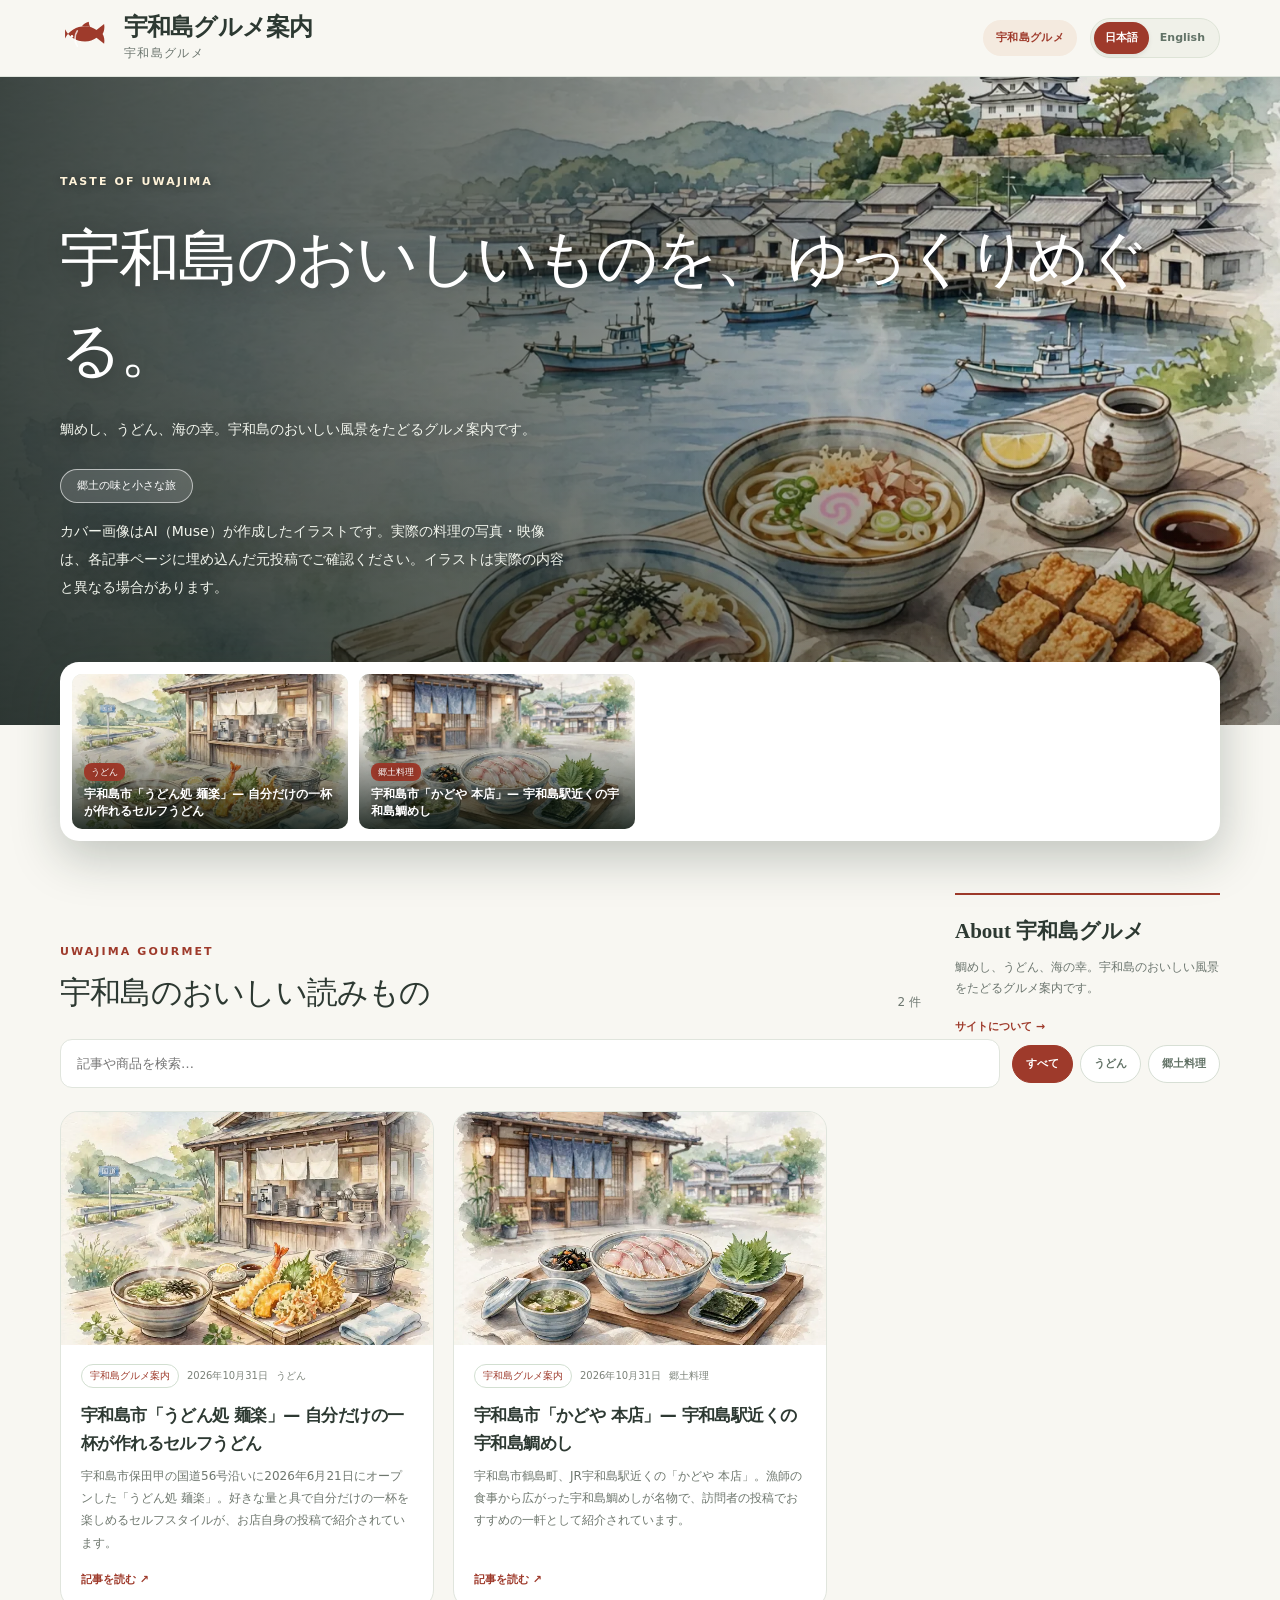
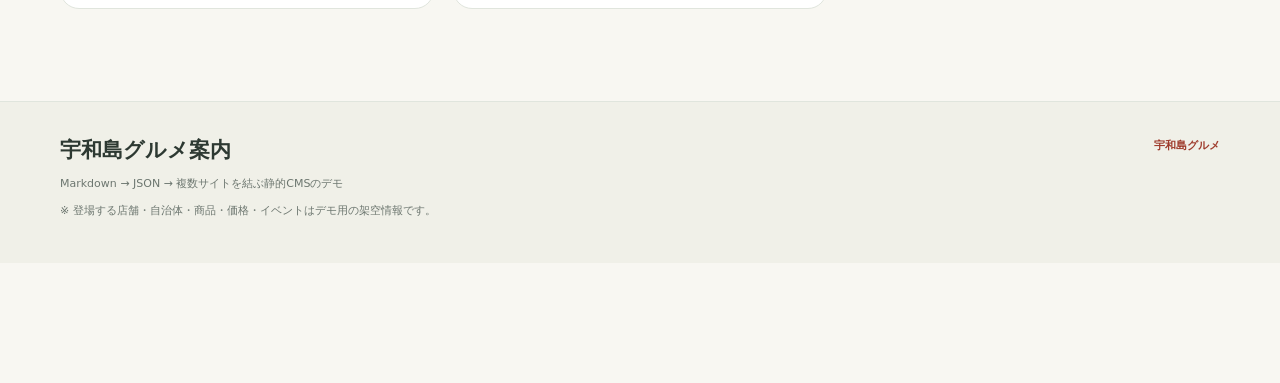
==== docs/index.html @ 1f4f0f93 "Initial Uwajima gourmet site with 2 articles" ====
<!doctype html><html lang="ja"><head><meta charset="utf-8"><meta name="viewport" content="width=device-width,initial-scale=1"><meta name="description" content="Markdownから生成した静的JSONサイト"><meta http-equiv="Content-Security-Policy" content="default-src 'self'; script-src 'self' https://www.instagram.com https://www.threads.net https://www.threads.com; frame-src https://www.instagram.com https://www.threads.net https://www.threads.com; style-src 'self' 'unsafe-hashes' 'sha256-xK+TcQ9StFcaVVSroz1BgC50XqBvx1GcKyflF9XE4A0=' 'sha256-l6khRnjaVBZm7Z9S5+A/4ZrRnU7hBbTAGeVNTXpAbwU='; img-src 'self' data:; connect-src 'self'; object-src 'none'; base-uri 'self'; form-action 'none'"><title>宇和島グルメ案内</title><link rel="stylesheet" href="assets/style.css"></head><body><div id="app" data-default="uwajima" data-root="./" data-mode="site" data-site-id="uwajima" data-portal-url=""><p class="loading">読み込み中…</p></div><noscript>JavaScriptを有効にしてください。</noscript><script src="assets/app.js" defer></script></body></html>
---- docs/assets/style.css ----
:root{--bg:#f8f7f2;--ink:#2d3932;--muted:#6c766f;--line:#e0e5dd;--accent:#416851;--accentsoft:#edf3eb;--paper:#fff;--round:19px;--shadow:0 18px 48px rgba(37,57,42,.075)}*{box-sizing:border-box}html{scroll-behavior:smooth}body{margin:0;background:var(--bg);color:var(--ink);font:15px/1.8 -apple-system,BlinkMacSystemFont,'Noto Sans JP','Hiragino Kaku Gothic ProN',system-ui,sans-serif}button,input{font:inherit}button{cursor:pointer}a{color:inherit;text-decoration:none}a:hover{color:var(--accent)}img{max-width:100%}h1,h2,h3,p{margin-top:0}[hidden]{display:none!important}.container{width:min(1160px,calc(100% - 48px));margin:auto}.topbar{position:sticky;top:0;z-index:5;background:rgba(248,247,242,.97);backdrop-filter:blur(13px);border-bottom:1px solid var(--line)}.topline{display:flex;gap:18px;align-items:center;justify-content:space-between;min-height:76px}.brand{display:flex;align-items:center;gap:12px;min-width:0}.brandicon{width:42px;height:42px;display:grid;place-items:center;border-radius:13px;background:var(--accent);color:white;font:26px Georgia,serif}.brandname{display:block;font-family:Georgia,'Noto Serif JP',serif;font-size:24px;font-weight:700;line-height:1.1;letter-spacing:-.035em}.brandsub{display:block;font-size:12px;color:var(--muted);letter-spacing:.11em;line-height:1.4;margin-top:5px}.links{display:flex;align-items:center;gap:6px;flex-wrap:wrap;justify-content:flex-end}.links a{font-size:11px;font-weight:700;letter-spacing:.025em;border-radius:100px;padding:8px 13px;white-space:nowrap}.links a.selected{background:var(--accentsoft);color:var(--accent)}.cartbadge{display:inline-block;background:var(--accent);color:white;border-radius:15px;font-size:9px;min-width:17px;text-align:center;padding:0 4px}.mobilehint{display:none}.hero{background:linear-gradient(115deg,#e3eade,#f2dfc7);position:relative;overflow:hidden}.hero:before{content:"";position:absolute;width:370px;height:370px;border-radius:100%;right:-55px;top:-160px;background:rgba(255,255,255,.28)}.hero:after{content:"✳";position:absolute;right:10%;bottom:-150px;font:350px Georgia,serif;line-height:1;color:rgba(74,110,81,.09);transform:rotate(-16deg)}.hero.town{background:linear-gradient(110deg,#d9ebec,#eaf1e2)}.hero.town:after{content:"⌂";color:rgba(66,106,118,.09)}.hero.fruit{background:linear-gradient(110deg,#f6e6d2,#f7e0d9)}.hero.fruit:after{content:"◌";color:rgba(166,95,70,.13)}.heroinner{position:relative;z-index:1;padding:70px 0 77px;max-width:1160px;margin:auto}.kicker{font-size:11px;letter-spacing:.19em;font-weight:800;color:var(--accent)}.hero h1{font:500 clamp(35px,5vw,61px)/1.5 Georgia,'Noto Serif JP',serif;letter-spacing:-.035em;margin:19px 0;color:#263c31;white-space:pre-line}.hero p{font-size:14px;max-width:565px;color:#5c6a60;line-height:2}.hero .subpill{display:inline-flex;border:1px solid color-mix(in srgb,var(--accent) 35%,transparent);border-radius:100px;color:var(--accent);font-size:11px;padding:6px 16px;margin-top:12px;background:rgba(255,255,255,.28)}.section{padding:52px 0}.sectiontitle{display:flex;justify-content:space-between;align-items:end;margin-bottom:25px;gap:16px}.sectiontitle h2{font:500 31px/1.35 Georgia,'Noto Serif JP',serif;letter-spacing:-.025em;margin:8px 0 0}.sectiontitle .caption{font-size:12px;color:var(--muted);margin:0}.siteintro{display:grid;grid-template-columns:repeat(3,1fr);gap:18px;margin-bottom:50px}.siteitem{border:1px solid var(--line);background:white;border-radius:18px;padding:22px 23px;transition:transform .15s,border-color .15s;display:flex;gap:12px;align-items:start}.siteitem:hover{transform:translateY(-3px);border-color:var(--accent)}.siteemoji{width:45px;height:45px;border-radius:15px;background:var(--accentsoft);display:grid;place-items:center;font-size:23px;flex:none}.siteitem strong{font-size:15px}.siteitem span{display:block;font-size:11px;color:var(--muted);line-height:1.8;margin-top:4px}.tools{display:flex;gap:12px;flex-wrap:wrap;align-items:center;margin-bottom:23px}.search{background:#fff;border:1px solid var(--line);padding:12px 16px;border-radius:12px;min-width:220px;flex:1;font-size:13px;outline-color:var(--accent)}.chips{display:flex;flex-wrap:wrap;gap:7px}.chip{border:1px solid #d7dfd5;color:#617165;padding:8px 13px;background:#fff;border-radius:30px;font-size:11px;font-weight:700}.chip.active{background:var(--accent);color:white;border-color:var(--accent)}.grid{display:grid;grid-template-columns:repeat(3,minmax(0,1fr));gap:19px}.tile{border-radius:var(--round);background:var(--paper);border:1px solid var(--line);overflow:hidden;display:flex;flex-direction:column;transition:transform .18s,border-color .18s,box-shadow .18s}.tile:hover{transform:translateY(-4px);box-shadow:var(--shadow);border-color:#b3c6b6}.tile-image{width:100%;height:auto;display:block;background:#e8e4d8}.tile-content{display:flex;flex-direction:column;flex:1;padding:19px 20px 18px}.tile-meta{display:flex;gap:8px;align-items:center;flex-wrap:wrap;color:#7b8279;font-size:10px}.tag{color:var(--accent);border:1px solid #d2dfd1;border-radius:20px;padding:2px 8px;font-size:10px}.tile h3{font-size:17px;line-height:1.65;margin:13px 0 8px;letter-spacing:-.035em}.tile p{font-size:12px;color:#6e776e;line-height:1.85;margin-bottom:16px}.tile-foot{margin-top:auto;display:flex;gap:10px;justify-content:space-between;align-items:center}.more{color:var(--accent);font-size:11px;font-weight:800}.price{font-size:19px;font-weight:750;color:#a65e42}.price small{font-size:10px;font-weight:400;color:#777}.pillbutton{border:1px solid var(--accent);background:var(--accent);color:white;border-radius:30px;padding:7px 15px;font-size:11px;font-weight:700}.pillbutton.ghost{background:white;color:var(--accent)}.pillbutton:hover{opacity:.85}.introgrid{display:grid;grid-template-columns:1fr 265px;gap:34px}.rightnote{border-top:2px solid var(--accent);padding-top:22px}.rightnote h3{font:600 21px Georgia,serif;margin-bottom:12px}.rightnote p{font-size:12px;color:var(--muted)}.article{display:grid;grid-template-columns:minmax(0,1fr) 260px;gap:34px;align-items:start}.articlehead{padding:44px 0 32px;background:linear-gradient(105deg,var(--accentsoft),#f5eddf)}.articlehead h1{font:500 clamp(29px,4vw,44px)/1.52 Georgia,'Noto Serif JP',serif;margin:12px 0 0;overflow-wrap:anywhere}.paper{border:1px solid var(--line);border-radius:19px;background:#fff;padding:32px;overflow-wrap:anywhere}.articlecover{width:100%;height:auto;border-radius:11px;margin-bottom:26px}.prose{font-size:14px;line-height:2.15}.prose h2{font-size:20px;margin-top:30px;border-left:4px solid var(--accent);padding-left:12px}.prose h3{font-size:17px}.prose img{display:block;margin:22px auto;max-width:100%;height:auto;border-radius:10px}.prose p{margin-bottom:18px}.prose a{color:var(--accent);font-weight:600;text-decoration:underline;text-underline-offset:3px}.prose a:hover{text-decoration-thickness:2px}.prose ul{padding-left:20px}.prose table{width:100%;border-collapse:collapse;margin:4px 0 24px;font-size:13px;line-height:1.75}.prose th,.prose td{border:1px solid var(--line);padding:9px 12px;text-align:left;vertical-align:top}.prose th{background:var(--accentsoft);font-weight:700}.prose tbody tr:nth-child(even){background:#fafaf6}.prose td:first-child{font-weight:600}.prose pre{overflow-x:auto;background:#f4f4ee;border:1px solid var(--line);border-radius:10px;padding:14px 16px;font-size:12.5px;line-height:1.7;margin:4px 0 22px}.prose code{font-family:ui-monospace,SFMono-Regular,Menlo,Consolas,monospace}.backlink{display:inline-flex;margin-top:25px;color:var(--accent);font-weight:800;font-size:12px}.info{padding:17px;background:var(--accentsoft);border-radius:13px;font-size:12px;color:#5f6e62;margin-top:18px}.info.warn{background:#fff4e5;color:#956044;border:1px solid #efd7b9}.cross{margin-top:45px;padding-top:20px;border-top:1px solid var(--line)}.cross h2{font:500 25px Georgia,serif}.crosslinks{display:grid;grid-template-columns:repeat(2,minmax(0,1fr));gap:14px}.crosslink{display:flex;align-items:center;gap:12px;border:1px solid var(--line);padding:9px;background:white;border-radius:12px;min-width:0}.crosslink img{width:78px;height:58px;object-fit:cover;border-radius:7px;flex:none}.crosslink strong{font-size:12px;line-height:1.5;display:block}.crosslink span{font-size:10px;color:var(--muted)}.lead{font:500 18px/1.85 Georgia,serif}.purchase{display:flex;align-items:end;justify-content:space-between;gap:12px;background:#f8f6ef;padding:18px;border-radius:13px;margin-top:25px}.purchase .pillbutton{font-size:13px;padding:12px 18px}.toolbar{display:flex;align-items:center;justify-content:space-between;gap:12px;margin-bottom:24px}.notice{font-size:12px;color:#926148;background:#fff1e7;border:1px solid #eed6c2;border-radius:10px;padding:12px 16px}.cartrow{display:grid;grid-template-columns:90px 1fr auto;align-items:center;gap:17px;border-bottom:1px solid var(--line);padding:19px 0}.cartrow img{width:90px;height:67px;object-fit:cover;border-radius:9px}.cartrow h3{font-size:15px;margin-bottom:4px}.cartrow p{font-size:11px;color:var(--muted);margin:0}.cartctrl{display:flex;align-items:center;gap:9px}.cartctrl button{border:1px solid var(--line);background:#fff;padding:4px 10px;border-radius:8px}.total{display:flex;align-items:center;justify-content:space-between;font-size:20px;font-weight:bold;margin:30px 0}.servicegrid{display:grid;grid-template-columns:repeat(3,minmax(0,1fr));gap:12px;margin:0 0 35px}.service{padding:17px 20px;background:white;border:1px solid var(--line);border-radius:14px;font-size:13px;font-weight:700;color:#466f78;display:flex;align-items:center;gap:10px}.footer{margin-top:40px;border-top:1px solid var(--line);background:#f0f0e8;padding:34px 0}.footerinner{display:flex;align-items:start;justify-content:space-between;gap:24px}.footer strong{font:600 21px Georgia,serif}.footer p{font-size:11px;color:var(--muted);margin:8px 0}.footlinks{display:flex;gap:16px;flex-wrap:wrap}.footlinks a{font-size:11px;font-weight:700;color:var(--accent)}.sisterlinks{align-items:center}.sisterlabel{font-size:11px;font-weight:800;color:var(--muted)}.empty{padding:35px;border:1px dashed #ccd5ca;border-radius:14px;text-align:center;color:var(--muted)}.loading{padding:50px;text-align:center}.sr-only{position:absolute;width:1px;height:1px;overflow:hidden;clip:rect(0,0,0,0)}
@media(max-width:950px){.grid{grid-template-columns:repeat(2,minmax(0,1fr))}.siteintro{grid-template-columns:repeat(2,minmax(0,1fr))}.introgrid,.article{grid-template-columns:1fr}.rightnote{display:none}.links{gap:0}.links a{padding:8px 9px}.heroinner{padding:58px 0}}
@media(max-width:600px){.container{width:calc(100% - 30px)}.topline{min-height:80px;display:block;padding:12px 0}.brand{margin-bottom:8px}.brandicon{width:33px;height:33px;font-size:19px}.brandname{font-size:19px}.brandsub{display:none}.links{justify-content:flex-start;gap:2px}.links a{font-size:10px;padding:5px 8px}.heroinner{padding:38px 0 44px}.hero h1{font-size:35px}.hero p{font-size:12px}.hero:after{font-size:210px;bottom:-85px}.section{padding:36px 0}.siteintro,.grid,.crosslinks,.servicegrid{grid-template-columns:1fr}.sectiontitle h2{font-size:25px}.paper{padding:20px}.articlehead{padding:27px 0}.cartrow{grid-template-columns:65px 1fr}.cartrow img{width:65px;height:58px}.cartctrl{grid-column:2}.purchase{display:block}.purchase button{margin-top:16px}.footerinner{display:block}.footlinks{margin-top:16px}.tile-content{padding:16px}.prose table{display:block;overflow-x:auto;-webkit-overflow-scrolling:touch}.prose th,.prose td{padding:8px 10px}.prose table:has(>thead>tr>:nth-child(2):last-child){overflow:visible}.prose table:has(>thead>tr>:nth-child(2):last-child) thead{display:none}.prose table:has(>thead>tr>:nth-child(2):last-child) tbody,.prose table:has(>thead>tr>:nth-child(2):last-child) tr{display:block}.prose table:has(>thead>tr>:nth-child(2):last-child) tr{border:1px solid var(--line);border-radius:12px;margin-bottom:12px;overflow:hidden;background:#fff}.prose table:has(>thead>tr>:nth-child(2):last-child) td{display:block;border:none;padding:6px 14px 12px}.prose table:has(>thead>tr>:nth-child(2):last-child) td:first-child{background:var(--accentsoft);font-weight:700;white-space:normal;padding:8px 14px;margin-bottom:6px}.prose table:not(:has(>thead>tr>:nth-child(2):last-child)) th,.prose table:not(:has(>thead>tr>:nth-child(2):last-child)) td{min-width:112px}}
@media(prefers-reduced-motion:reduce){html{scroll-behavior:auto}.tile,.siteitem{transition:none}}
/* Bi-lingual navigation and photographic Miyagi gourmet hero. */
.header-right{display:flex;align-items:center;gap:13px;justify-content:flex-end;flex-wrap:wrap}
.language-switch{display:inline-flex;background:#f0f1e9;border:1px solid #dde3d6;padding:3px;border-radius:40px;white-space:nowrap}
.language-switch button{border:0;background:transparent;padding:6px 11px;color:#627367;border-radius:30px;font-size:11px;font-weight:750}
.language-switch button.chosen{background:var(--accent);color:#fff;box-shadow:0 2px 5px #00000014}
.hero.uwajima{background:#38302a;color:#fff}
.hero.uwajima .hero-photo{position:absolute;inset:0;width:100%;height:100%;object-fit:cover;display:block}
.hero.uwajima:before{display:none}
.hero.uwajima:after{content:none}
.hero.uwajima .heroinner{isolation:isolate}
.hero.uwajima h1{color:#fff;text-shadow:0 2px 20px #00000070}
.hero.uwajima .kicker{color:#fae0b5}
.hero.uwajima p{color:#fff0d9;max-width:510px;text-shadow:0 1px 12px #00000065}
.hero.uwajima .subpill{background:#ffffff1f;border-color:#ffffff80;color:#fff}
.site-link-label{color:var(--accent)!important;font-weight:700!important}
@media(max-width:1060px){.header-right{gap:6px}.links a{padding:6px 8px}}
@media(max-width:720px){.header-right{justify-content:flex-start}.language-switch{margin-top:4px}.hero.uwajima .hero-photo{object-position:56% center}.hero.uwajima:before{display:block;background:linear-gradient(90deg,#221b14bb,transparent);inset:0;width:auto;height:auto;border-radius:0}.hero.uwajima .heroinner{padding:55px 0 65px}}


/* Editorial photographic style, with fully localized HTML text over image assets. */
.hero{background:#22312b;min-height:440px;isolation:isolate}
.hero .hero-photo{position:absolute;inset:0;width:100%;height:100%;display:block;object-fit:cover;object-position:center 47%;z-index:-2}
.hero:before,.hero.uwajima:before{content:"";display:block;position:absolute;inset:0;width:100%;height:100%;border-radius:0;background:linear-gradient(90deg,rgba(10,22,19,.79) 0%,rgba(13,24,20,.56) 39%,rgba(13,22,19,.07) 84%),linear-gradient(0deg,rgba(11,20,15,.30),transparent 55%);z-index:-1;pointer-events:none}
.hero:after,.hero.town:after,.hero.fruit:after,.hero.uwajima:after{content:none;display:none}
.hero.town,.hero.fruit,.hero.bakery,.hero.uwajima,.hero.portal{background-color:#284034}
.hero .heroinner{position:relative;z-index:1;padding:90px 0 110px}
.hero h1,.hero.uwajima h1{color:#fff;text-shadow:0 4px 30px rgba(0,0,0,.38)}
.hero p,.hero.uwajima p{color:#f3f6ee;text-shadow:0 1px 15px rgba(0,0,0,.5)}
.hero .kicker,.hero.uwajima .kicker{color:#fff3d9;text-shadow:0 1px 8px #0007}
.hero .subpill,.hero.uwajima .subpill{color:white;border-color:#fff9;background:#ffffff24;backdrop-filter:blur(8px)}
.hero.fruit .hero-photo{object-position:center 48%}
.hero.town .hero-photo{object-position:center 50%}
.hero.bakery .hero-photo{object-position:center 50%}
.siteintro{grid-template-columns:repeat(4,minmax(0,1fr));gap:15px;margin-bottom:51px}
.siteitem{display:block;padding:0;overflow:hidden;min-width:0;box-shadow:0 5px 20px #20351f0a}
.siteitem-photo{display:block;overflow:hidden;height:156px;margin:0!important;background:#dde4d6}
.siteitem-photo img{width:100%;height:100%;display:block;object-fit:cover;transition:transform .3s}
.siteitem:hover .siteitem-photo img{transform:scale(1.045)}
.siteitem-info{padding:17px 19px 20px}
.siteitem-info strong{display:block;font-size:17px;line-height:1.45;margin:6px 0}
.siteitem-info .siteitem-type{font-size:10px;color:var(--accent);font-weight:800;letter-spacing:.07em}
.siteitem-info .siteitem-description{font-size:11px;line-height:1.7;color:#68766e;display:block;min-height:38px}
.siteitem-info .site-link-label{display:block;margin-top:14px}
.feature-wrap{position:relative;z-index:2;margin-top:-63px}
.photo-features{display:grid;grid-template-columns:repeat(4,minmax(0,1fr));gap:11px;padding:12px;background:#fff;border-radius:19px;box-shadow:0 16px 48px #172a2040}
.photo-feature{position:relative;height:155px;overflow:hidden;display:block;border-radius:10px;background:#dce8df}
.photo-feature:after{content:"";position:absolute;inset:0;background:linear-gradient(0deg,#05100ad9,transparent 65%)}
.photo-feature img{width:100%;height:100%;display:block;object-fit:cover;transition:transform .3s}
.photo-feature:hover img{transform:scale(1.07)}
.feature-caption{position:absolute;z-index:1;bottom:10px;left:12px;right:12px;color:#fff;text-shadow:0 1px 8px #000a}
.feature-caption small{display:inline-block;font-size:9px;background:var(--accent);color:#fff;padding:1px 7px;border-radius:8px;margin-bottom:5px}
.feature-caption strong{display:block;font-size:12px;line-height:1.35;max-height:3em;overflow:hidden}
@media(max-width:1000px){.siteintro{grid-template-columns:repeat(2,minmax(0,1fr))}.photo-feature{height:138px}.hero .heroinner{padding:70px 0 103px}}
@media(max-width:650px){.hero{min-height:385px}.hero .heroinner{padding:55px 0 100px}.hero:before{background:linear-gradient(90deg,#102015d9,rgba(12,28,19,.56) 75%,#0b261f35)}.siteintro{gap:12px}.siteitem-photo{height:112px}.siteitem-info{padding:12px}.siteitem-info strong{font-size:14px}.siteitem-info .siteitem-description{min-height:0}.photo-features{grid-template-columns:repeat(2,minmax(0,1fr));gap:8px;padding:8px;border-radius:14px}.feature-wrap{margin-top:-53px}.photo-feature{height:128px}.feature-caption strong{font-size:11px}}

/* Editorial vector logos, replacing the temporary h./house/emoji marks. */
.brandicon{width:52px;height:52px;flex:none;display:inline-flex;align-items:center;justify-content:center;background:transparent!important;color:#4a755f;border-radius:0!important;font-size:inherit;overflow:visible}
.brandicon svg{display:block;width:49px;height:49px;max-width:none;flex:none}
.brandicon-portal{color:#55785c}
.brandicon-bakery{color:#9b6a36}
.brandicon-town{color:#517c55}
.brandicon-fruit{color:#e77e2a}
.brandicon-gourmet{color:#143c47}
.brandicon-gourmet svg{width:54px}
.brandicon-uwajima{color:#9e3a2b}
@media(max-width:650px){.brandicon{width:39px;height:39px}.brandicon svg{width:38px;height:38px}.brandicon-gourmet svg{width:42px}}

.embed{display:flex;justify-content:center;margin:0 auto 24px;max-width:560px}
.embed blockquote{width:100%}
.heronote{font-size:11px;color:#7a847b;margin-top:14px;max-width:680px;line-height:1.9}
.mapbox{margin-top:26px;border:1px solid var(--line);border-radius:13px;padding:18px;background:#fbfaf5}.mapbox h3{font-size:15px;margin-bottom:10px}.maplinks{display:flex;gap:10px;flex-wrap:wrap}.mapbox p{font-size:11px;color:var(--muted);margin:10px 0 0}

/* Article page: left sidebar with site note + SNS embed (trial, 2026-10-26) */
.article{grid-template-columns:350px minmax(0,1fr)}
.leftnote{position:sticky;top:96px;border-top:2px solid var(--accent);padding-top:22px}
.leftnote h3{font:600 21px Georgia,serif;margin-bottom:12px}
.leftnote p{font-size:12px;color:var(--muted)}
.leftnote .embed{margin:24px 0 0;max-width:100%}
@media(max-width:950px){.article{grid-template-columns:1fr}.leftnote{position:static}}
.tsub{display:block;font-size:.6em;font-weight:500;letter-spacing:.02em;opacity:.72;margin-top:.16em}

/* Cover images: show the whole image at its natural aspect ratio, never cropped to a fixed frame (2026-10-26) */
.tile-image,.articlecover{aspect-ratio:auto;object-fit:initial}
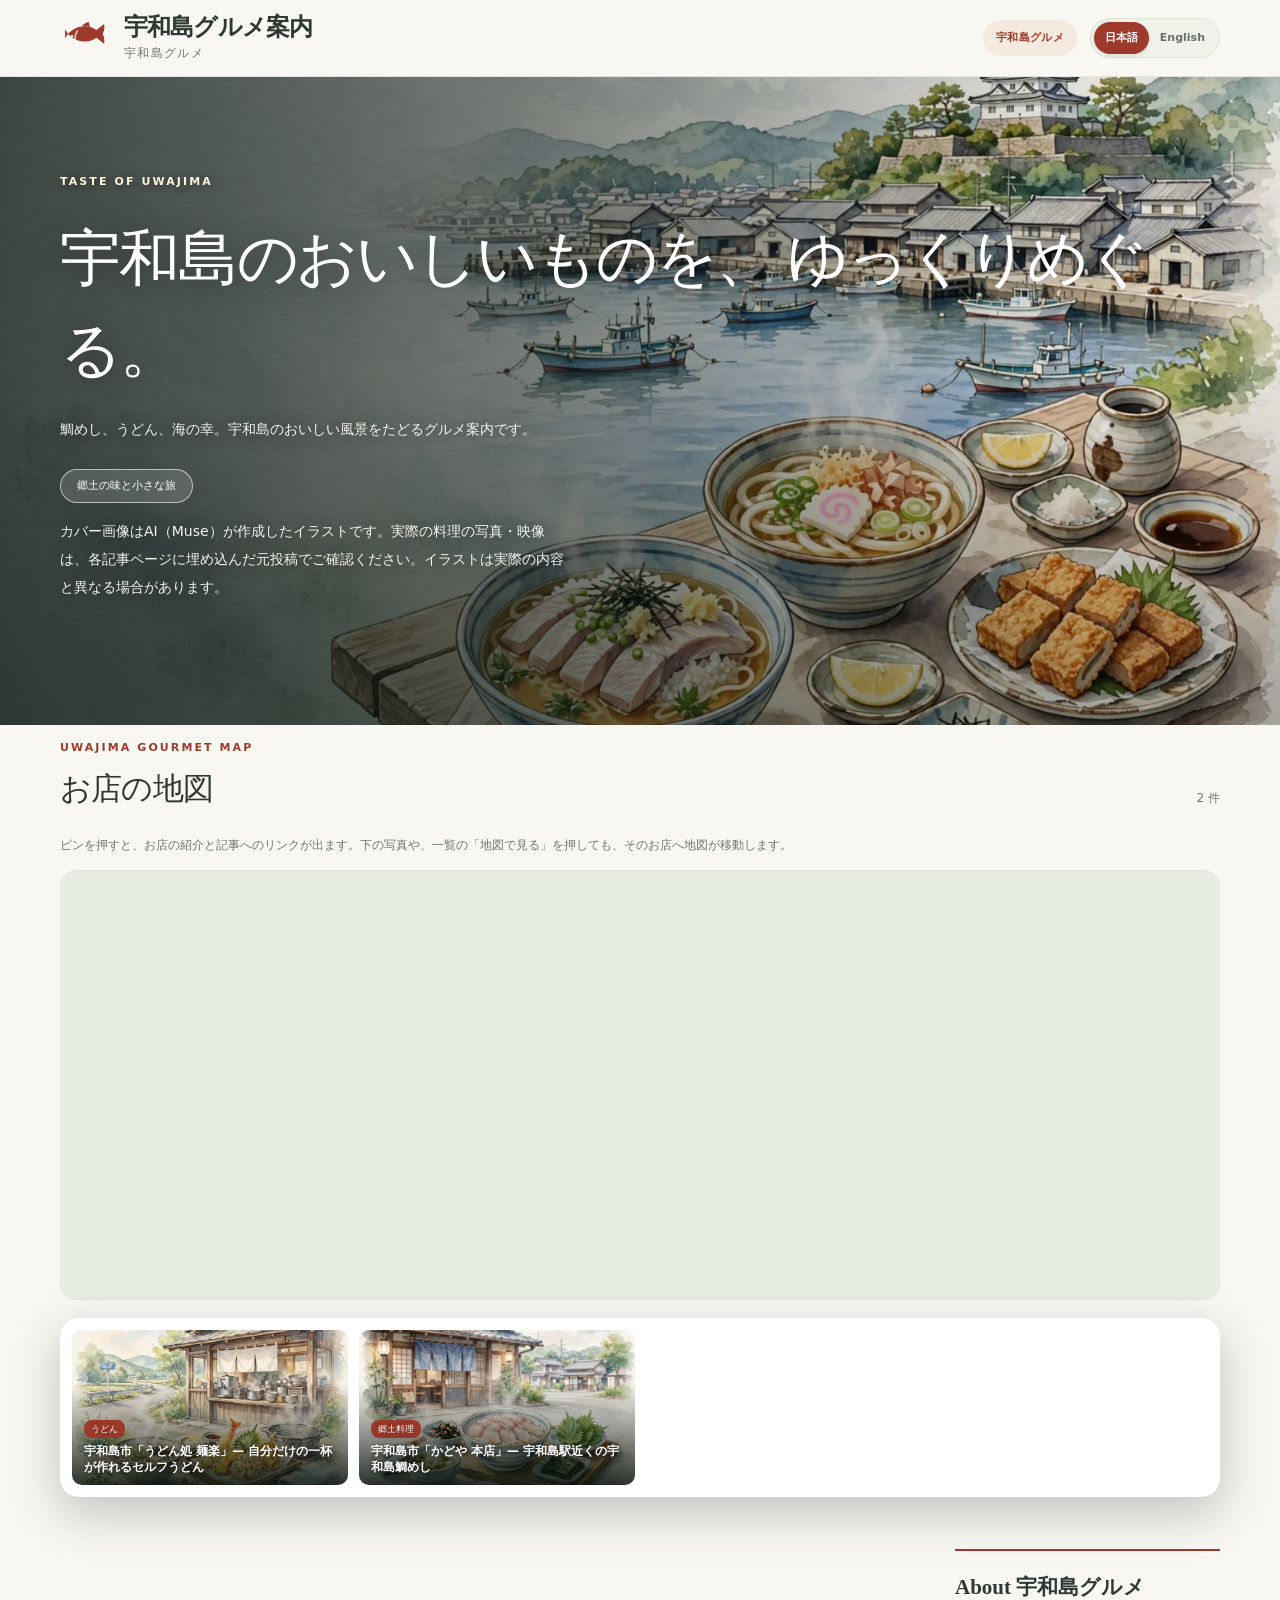
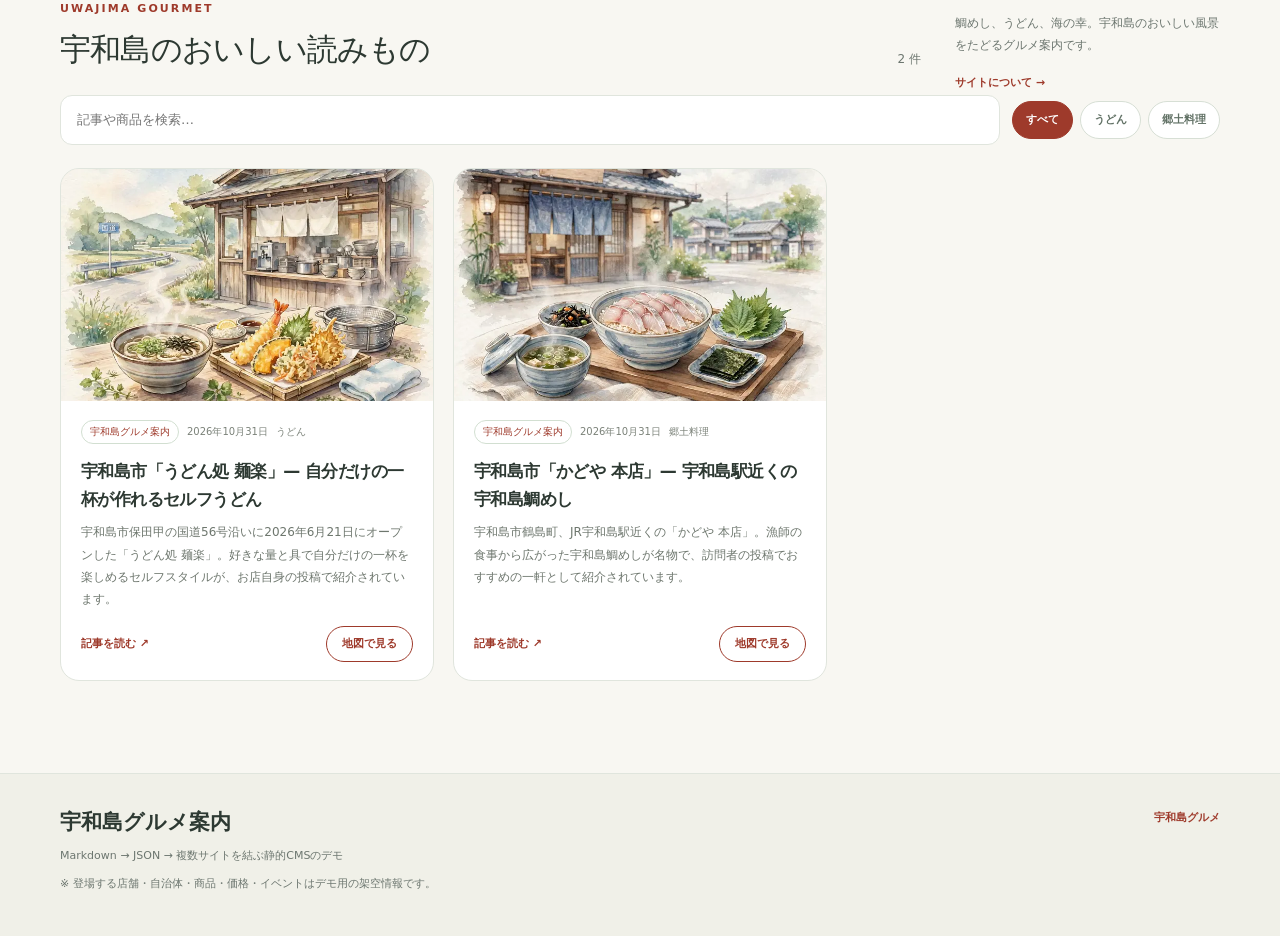
==== commit 8e3a5940: "Add Tendo-style shop map: Leaflet pins, 5 map styles, lat/lng for 2 shops" ====
--- a/docs/index.html
+++ b/docs/index.html
@@ -1 +1 @@
-<!doctype html><html lang="ja"><head><meta charset="utf-8"><meta name="viewport" content="width=device-width,initial-scale=1"><meta name="description" content="Markdownから生成した静的JSONサイト"><meta http-equiv="Content-Security-Policy" content="default-src 'self'; script-src 'self' https://www.instagram.com https://www.threads.net https://www.threads.com; frame-src https://www.instagram.com https://www.threads.net https://www.threads.com; style-src 'self' 'unsafe-hashes' 'sha256-xK+TcQ9StFcaVVSroz1BgC50XqBvx1GcKyflF9XE4A0=' 'sha256-l6khRnjaVBZm7Z9S5+A/4ZrRnU7hBbTAGeVNTXpAbwU='; img-src 'self' data:; connect-src 'self'; object-src 'none'; base-uri 'self'; form-action 'none'"><title>宇和島グルメ案内</title><link rel="stylesheet" href="assets/style.css"></head><body><div id="app" data-default="uwajima" data-root="./" data-mode="site" data-site-id="uwajima" data-portal-url=""><p class="loading">読み込み中…</p></div><noscript>JavaScriptを有効にしてください。</noscript><script src="assets/app.js" defer></script></body></html>+<!doctype html><html lang="ja"><head><meta charset="utf-8"><meta name="viewport" content="width=device-width,initial-scale=1"><meta name="description" content="Markdownから生成した静的JSONサイト"><meta http-equiv="Content-Security-Policy" content="default-src 'self'; script-src 'self' https://www.instagram.com https://www.threads.net https://www.threads.com; frame-src https://www.instagram.com https://www.threads.net https://www.threads.com; style-src 'self' 'unsafe-hashes' 'sha256-xK+TcQ9StFcaVVSroz1BgC50XqBvx1GcKyflF9XE4A0=' 'sha256-l6khRnjaVBZm7Z9S5+A/4ZrRnU7hBbTAGeVNTXpAbwU='; img-src 'self' data: https://tile.openstreetmap.jp https://tile.openstreetmap.org https://cyberjapandata.gsi.go.jp https://*.basemaps.cartocdn.com; connect-src 'self'; object-src 'none'; base-uri 'self'; form-action 'none'"><title>宇和島グルメ案内</title><link rel="stylesheet" href="assets/style.css"></head><body><div id="app" data-default="uwajima" data-root="./" data-mode="site" data-site-id="uwajima" data-portal-url=""><p class="loading">読み込み中…</p></div><noscript>JavaScriptを有効にしてください。</noscript><script src="assets/app.js" defer></script></body></html>
--- a/docs/assets/style.css
+++ b/docs/assets/style.css
@@ -85,3 +85,23 @@
 
 /* Cover images: show the whole image at its natural aspect ratio, never cropped to a fixed frame (2026-10-26) */
 .tile-image,.articlecover{aspect-ratio:auto;object-fit:initial}
+
+/* Uwajima gourmet map (Leaflet, self-hosted) */
+.mapsection{padding-top:8px}
+.maplead{font-size:12px;color:var(--muted);margin-bottom:14px}
+.gourmetmap{height:430px;border:1px solid var(--line);border-radius:16px;overflow:hidden;background:#e8ede4;position:relative;z-index:0}
+.gourmetmap .leaflet-popup-content{font-size:12px;line-height:1.7}
+.gourmetmap .leaflet-popup-content strong{font-size:13px}
+.gourmetmap .leaflet-popup-content a{color:var(--accent);font-weight:700}
+.mapfallback{padding:22px;font-size:12px;color:var(--muted)}
+.mapattr{font-size:10px;color:var(--muted);margin-top:8px}
+.mapattr a{text-decoration:underline}
+@media(max-width:600px){.gourmetmap{height:330px}}
+
+/* Map style selector (Uwajima) */
+.mapstylebar{display:flex;gap:2px;background:rgba(255,255,255,.92);padding:3px;border-radius:999px;box-shadow:0 4px 14px rgba(34,48,42,.22)}
+.mapstylebar button{border:0;background:transparent;color:#43534a;font-size:11px;line-height:1;padding:6px 8px;border-radius:999px;cursor:pointer;font-family:inherit;white-space:nowrap}
+.mapstylebar button.active{background:var(--accent);color:#fff;font-weight:700}
+/* Uwajima top: the photo list follows the map — cancel the hero-overlap pull-up so it never covers the map or its attribution, and keep the gap snug */
+.mapsection{padding-bottom:16px}
+.mapsection+.feature-wrap{margin-top:2px}
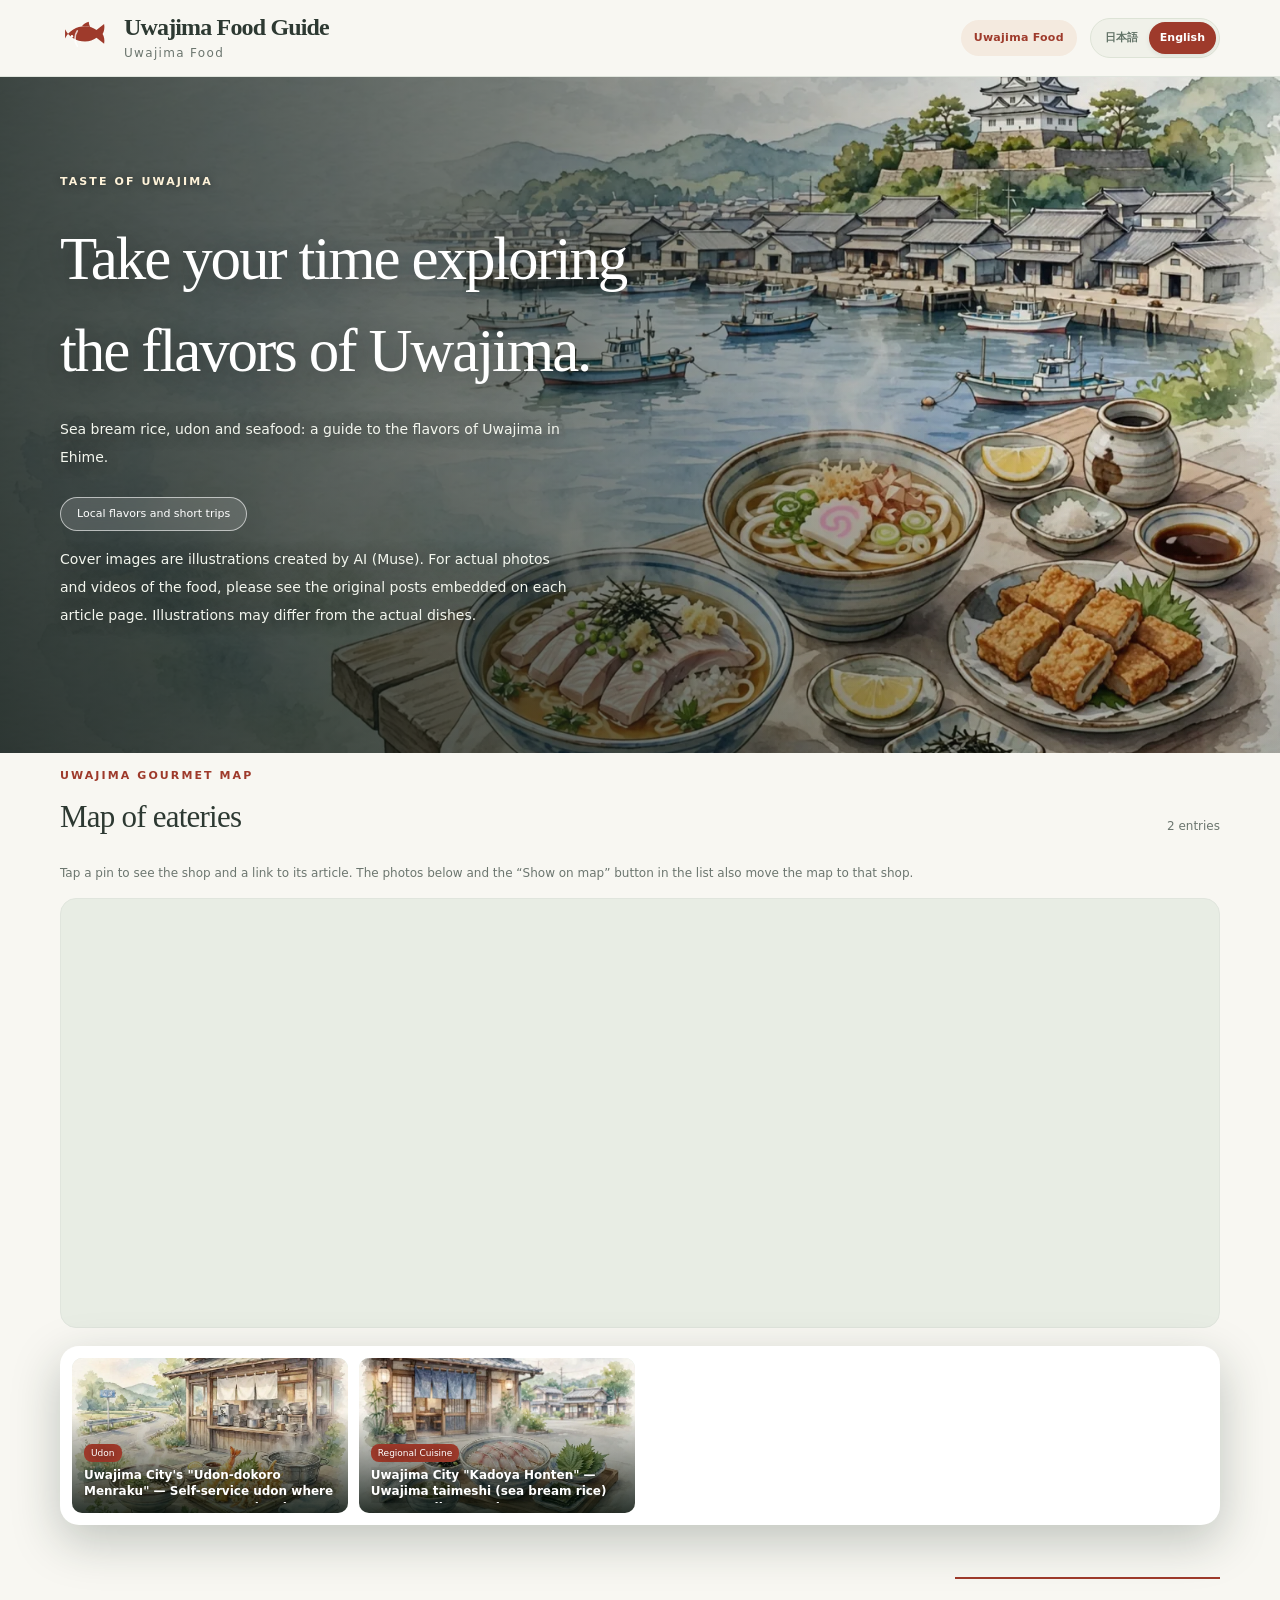
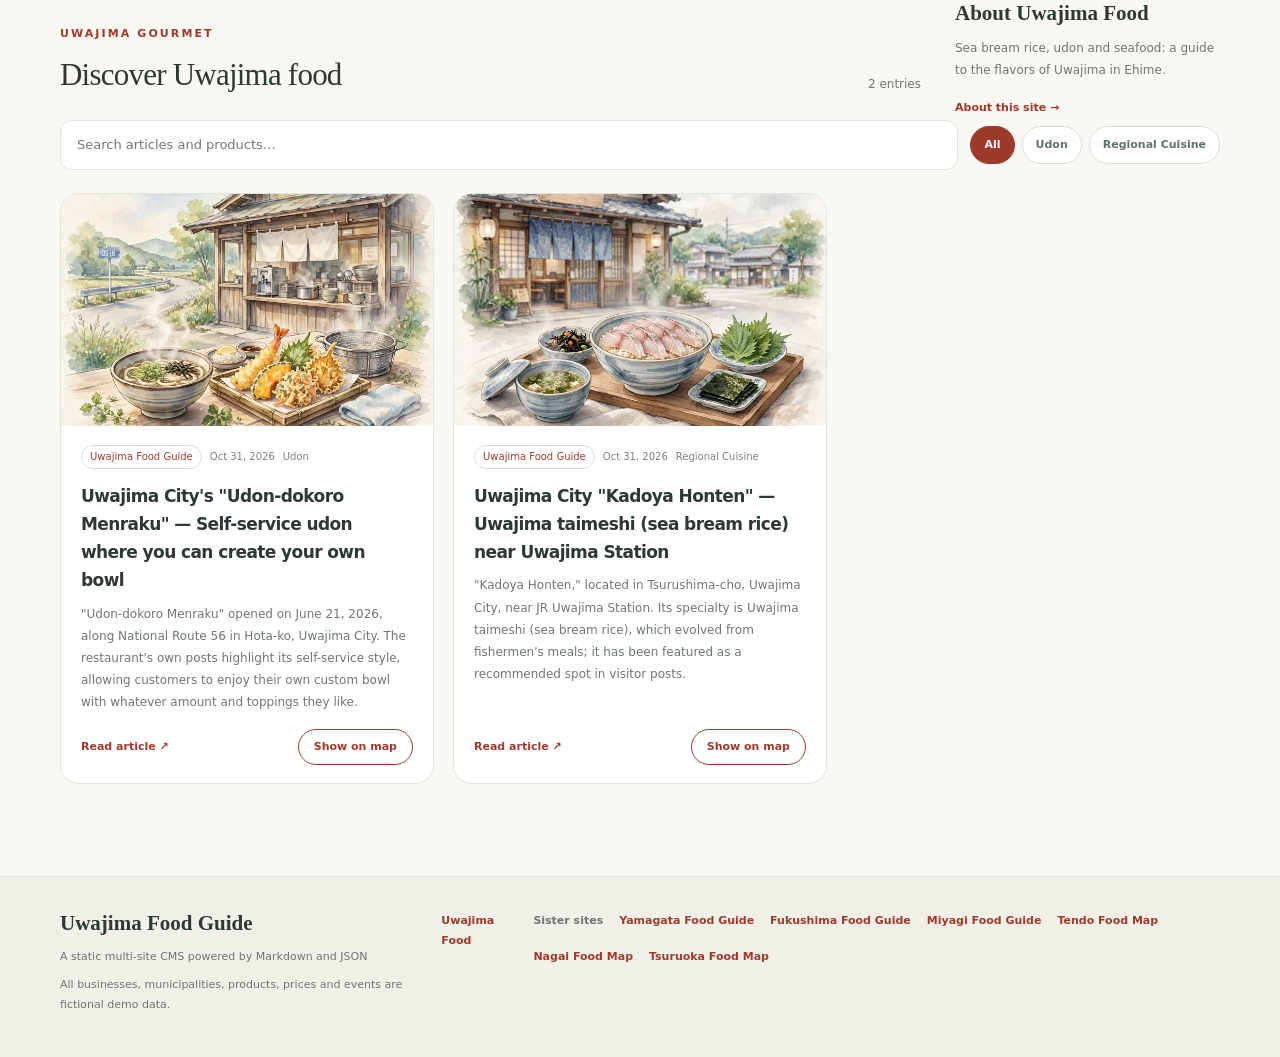
==== commit 4b059a49: "Update generated site files" ====
--- a/docs/index.html
+++ b/docs/index.html
@@ -1 +1 @@
-<!doctype html><html lang="ja"><head><meta charset="utf-8"><meta name="viewport" content="width=device-width,initial-scale=1"><meta name="description" content="Markdownから生成した静的JSONサイト"><meta http-equiv="Content-Security-Policy" content="default-src 'self'; script-src 'self' https://www.instagram.com https://www.threads.net https://www.threads.com; frame-src https://www.instagram.com https://www.threads.net https://www.threads.com; style-src 'self' 'unsafe-hashes' 'sha256-xK+TcQ9StFcaVVSroz1BgC50XqBvx1GcKyflF9XE4A0=' 'sha256-l6khRnjaVBZm7Z9S5+A/4ZrRnU7hBbTAGeVNTXpAbwU='; img-src 'self' data: https://tile.openstreetmap.jp https://tile.openstreetmap.org https://cyberjapandata.gsi.go.jp https://*.basemaps.cartocdn.com; connect-src 'self'; object-src 'none'; base-uri 'self'; form-action 'none'"><title>宇和島グルメ案内</title><link rel="stylesheet" href="assets/style.css"></head><body><div id="app" data-default="uwajima" data-root="./" data-mode="site" data-site-id="uwajima" data-portal-url=""><p class="loading">読み込み中…</p></div><noscript>JavaScriptを有効にしてください。</noscript><script src="assets/app.js" defer></script></body></html>+<!doctype html><html lang="ja"><head><meta charset="utf-8"><meta name="viewport" content="width=device-width,initial-scale=1"><meta name="description" content="Markdownから生成した静的JSONサイト"><meta http-equiv="Content-Security-Policy" content="default-src 'self'; script-src 'self' https://static.cloudflareinsights.com https://www.instagram.com https://www.threads.net https://www.threads.com; frame-src https://www.instagram.com https://www.threads.net https://www.threads.com; style-src 'self' 'unsafe-hashes' 'sha256-xK+TcQ9StFcaVVSroz1BgC50XqBvx1GcKyflF9XE4A0=' 'sha256-l6khRnjaVBZm7Z9S5+A/4ZrRnU7hBbTAGeVNTXpAbwU='; img-src 'self' data: https://tile.openstreetmap.jp https://tile.openstreetmap.org https://cyberjapandata.gsi.go.jp https://*.basemaps.cartocdn.com; connect-src 'self' https://cloudflareinsights.com; object-src 'none'; base-uri 'self'; form-action 'none'"><title>宇和島グルメ案内</title><link rel="stylesheet" href="assets/style.css"></head><body><div id="app" data-default="uwajima" data-root="./" data-mode="site" data-site-id="uwajima" data-portal-url=""><p class="loading">読み込み中…</p></div><noscript>JavaScriptを有効にしてください。</noscript><script src="assets/app.js" defer></script><script defer src="https://static.cloudflareinsights.com/beacon.min.js" data-cf-beacon='{"token": "cdf4ee53507948e4a412f503875833cd"}'></script></body></html>
--- a/docs/assets/style.css
+++ b/docs/assets/style.css
@@ -105,3 +105,4 @@
 /* Uwajima top: the photo list follows the map — cancel the hero-overlap pull-up so it never covers the map or its attribution, and keep the gap snug */
 .mapsection{padding-bottom:16px}
 .mapsection+.feature-wrap{margin-top:2px}
+.listenbar{margin-bottom:20px}
